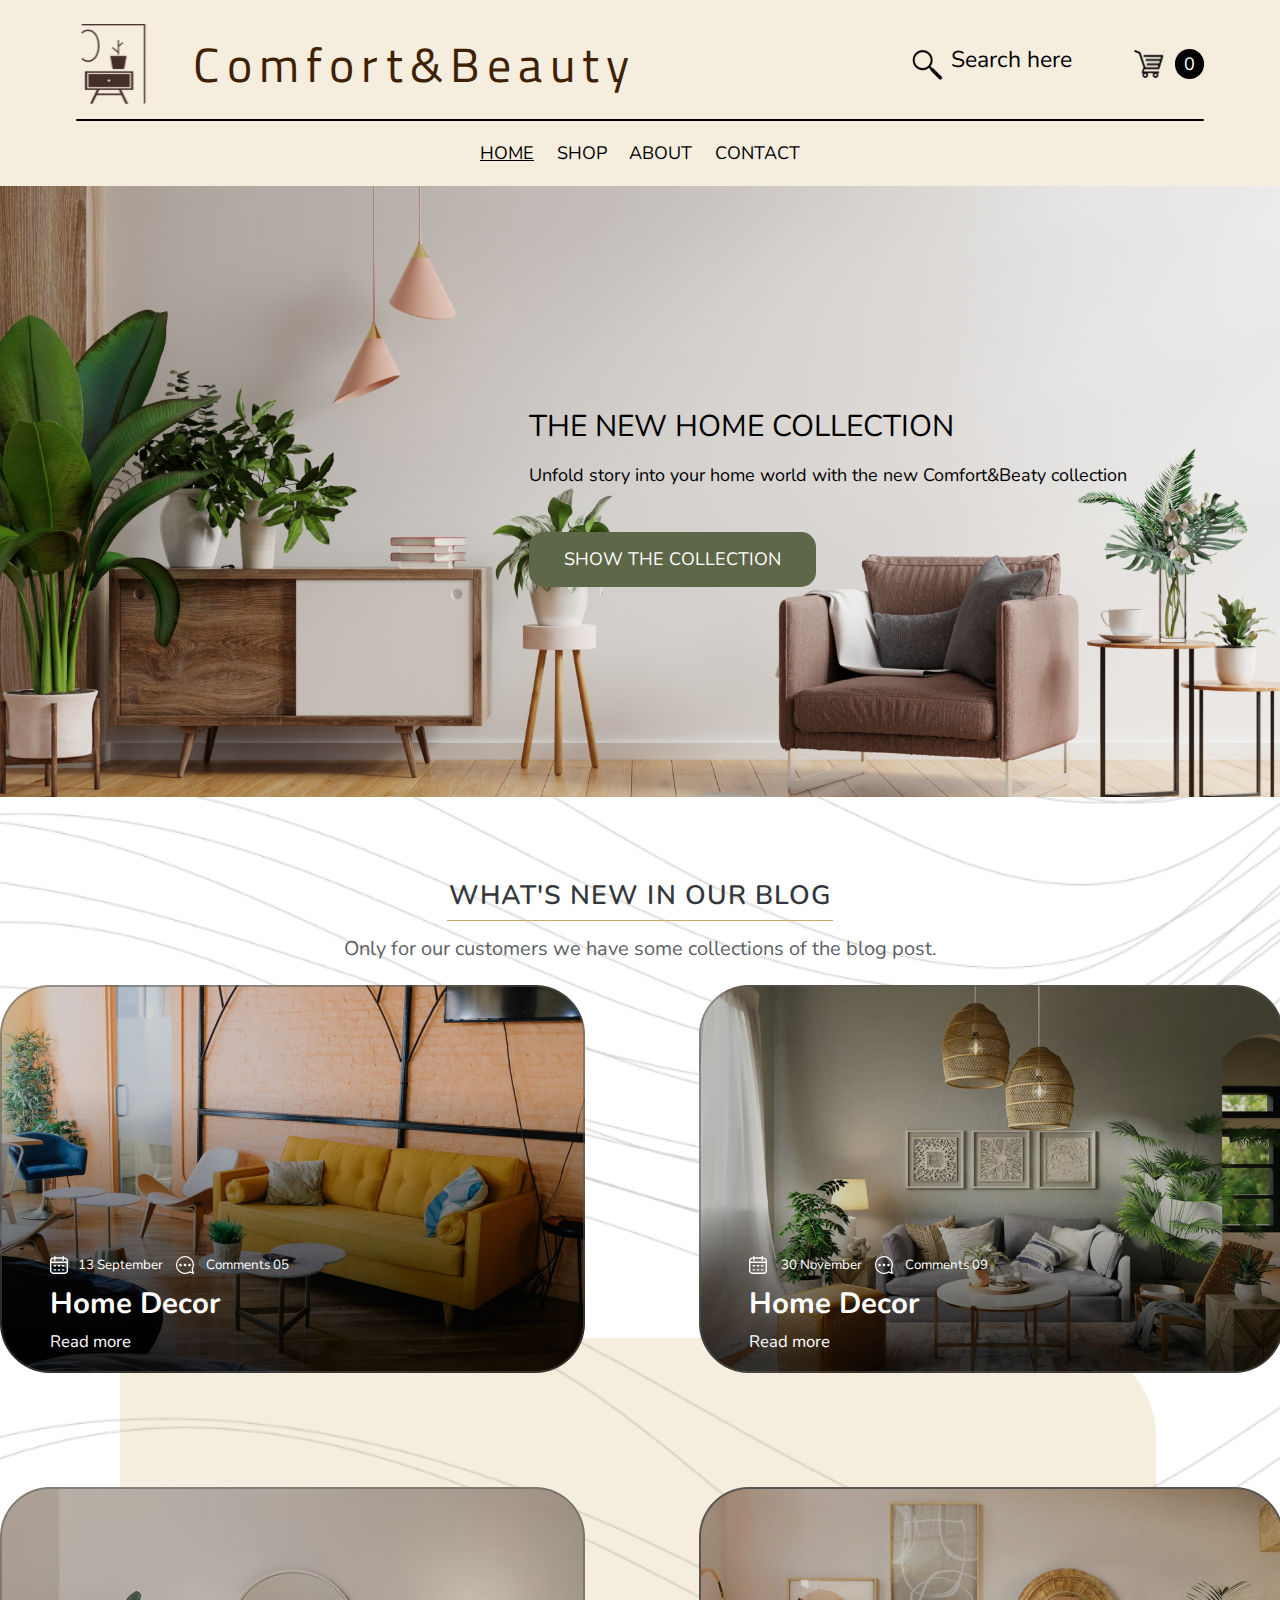
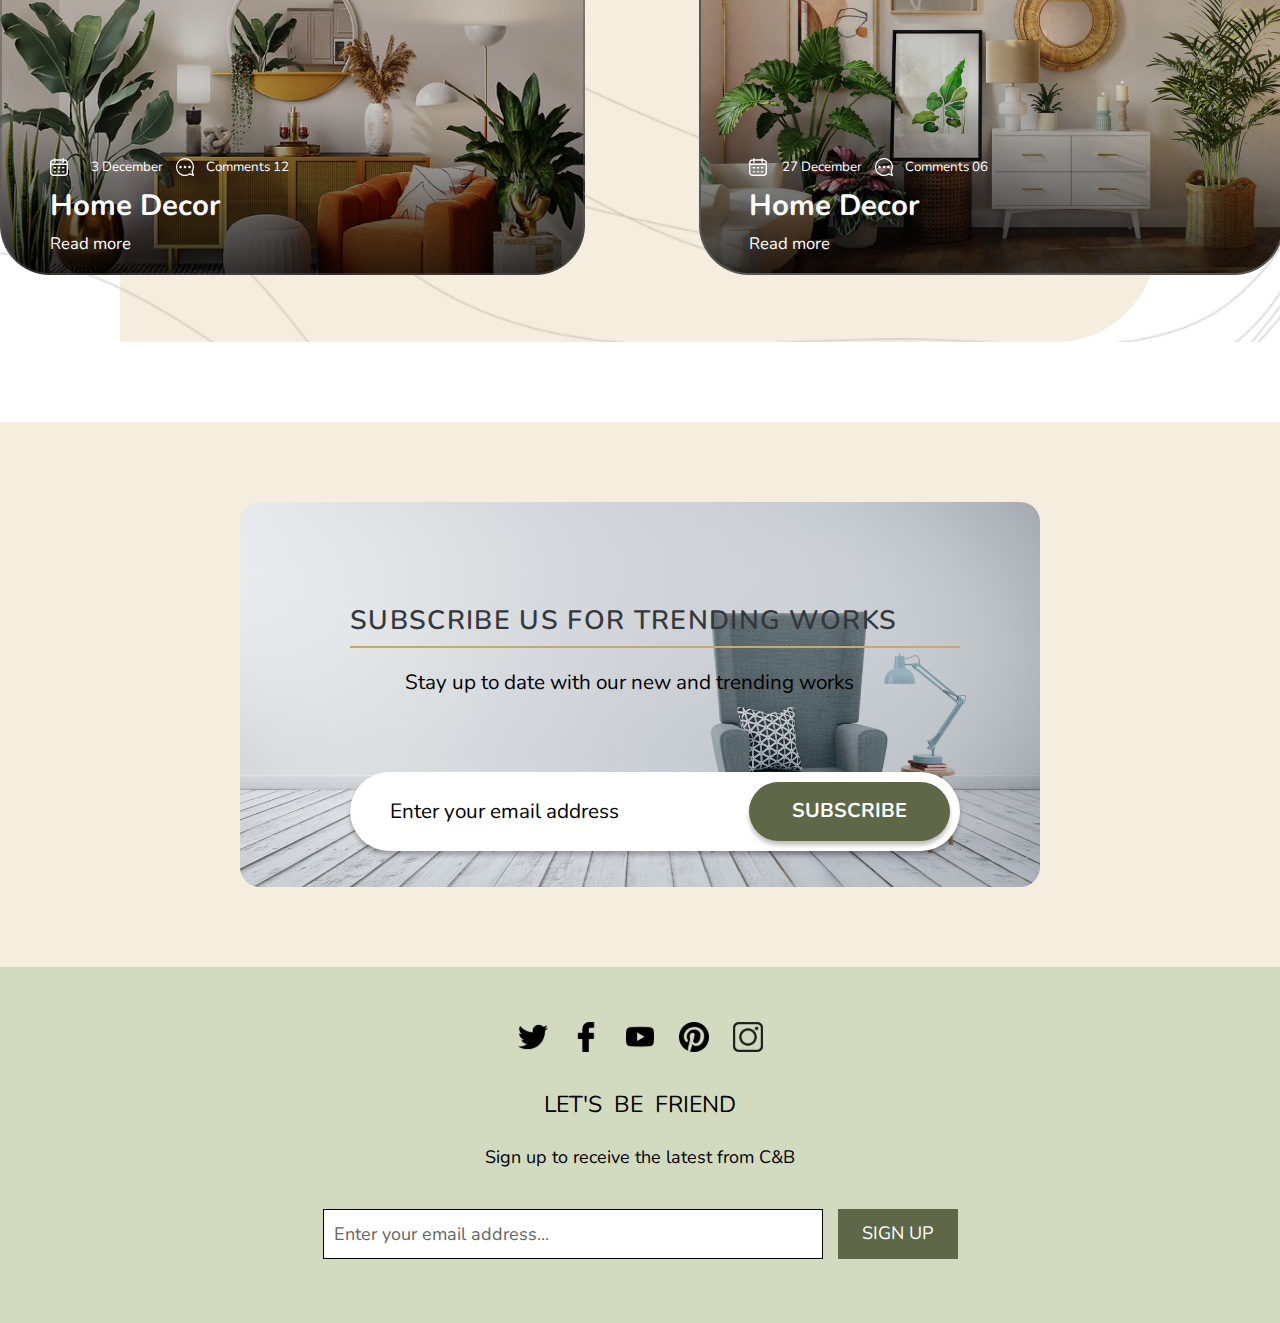
==== index.html @ 6499a266 "Add files via upload" ====
<!DOCTYPE html>
<html lang="en">

<head>
  <meta charset="UTF-8">
  <meta http-equiv="X-UA-Compatible" content="IE=edge">
  <meta name="viewport" content="width=device-width, initial-scale=1.0">
  <link rel="stylesheet" href="css/style.css">
  <link rel="stylesheet" href="css/style__hf__mobile.css">
  <link rel="stylesheet" href="css/style__index__mobile.css">
  <link rel="preconnect" href="https://fonts.googleapis.com">
  <link rel="preconnect" href="https://fonts.gstatic.com" crossorigin>
  <link href="https://fonts.googleapis.com/css2?family=Nunito&display=swap" rel="stylesheet">
  <link href="https://fonts.googleapis.com/css2?family=Titillium+Web&display=swap" rel="stylesheet">
  <link rel="stylesheet" href="https://unpkg.com/swiper@8/swiper-bundle.min.css">
  <title>Comfort & Beauty</title>
  <link rel="icon" href="img/favicon.ico">
</head>

<body>
  <div class="wrapper">
    <header class="header">
      <div class="header__container">
        <div class="header_up">
          <div class="menu__icon">
            <span></span>
          </div>
          <div class="logo">
            <img src="img/header/logo.svg" alt="logo" class="img_logo">
            <h1 class="site_name">Comfort&Beauty</h1>
          </div>
          <div class="search__container">
            <div class="search">
              <img src="img/header/loupe.svg" alt="search" class="loupe">
              <div class="search__title">Search here</div>
            </div>
            <img src="img/header/shopping_cart.svg" alt="shopping_cart" class="cart">
            <div class="number_of_things">0</div>
          </div>
        </div>
        <div class="line"></div>
        <nav class="menu__body">
          <ul class="menu">
            <li class="menu_item active"><a href="index.html">HOME</a></li>
            <li class="menu_item"><a href="html/catalog.html">SHOP</a></li>
            <li class="menu_item"><a href="html/about.html">ABOUT</a></li>
            <li class="menu_item"><a href="html/contacts.html">CONTACT</a></li>
          </ul>
        </nav>
      </div>
    </header>

    <main class="main">
      <div class="welcome">
        <div class="title__container">
          <h2 class="title">The new home collection</h2>
          <p class="title_text">Unfold story into your home world with the new Comfort&Beaty collection</p>
          <button class="title_button"><a href="html/catalog.html">show the collection</a></button>
        </div>
      </div>

      <div class="blog">
        <div class="rectangle__gallery"></div>
        <div class="subtitle__block">
          <h3 class="subtitle">What's new in our blog</h3>
          <div class="line__subtitle"></div>
          <p>Only for our customers we have some collections of the blog post.</p>
        </div>

        <div class="gallery__blog">
          <div class="item__blog">
            <img src="img/home/png/blog1.png" alt="" class="img__blog">
            <div class="calendar">
              <img src="img/home/svg/Calendar1.svg" alt="">
              <p>13 September</p>
            </div>
            <div class="comment">
              <img src="img/home/svg/Comment1.svg" alt="">
              <p>Comments 05</p>
            </div>
            <h4 class="decore">Home Decor</h4>
            <a href="#" class="link">Read more</a>
          </div>

          <div class="item__blog display">
            <img src="img/home/png/blog2.png" alt="" class="img__blog">
            <div class="calendar">
              <img src="img/home/svg/Calendar1.svg" alt="">
              <p>30 November</p>
            </div>
            <div class="comment">
              <img src="img/home/svg/Comment1.svg" alt="">
              <p>Comments 09</p>
            </div>
            <h4 class="decore">Home Decor</h4>
            <a href="#" class="link">Read more</a>
          </div>
          <div class="item__blog display">
            <img src="img/home/png/blog3.png" alt="" class="img__blog">
            <div class="calendar">
              <img src="img/home/svg/Calendar1.svg" alt="">
              <p>3 December</p>
            </div>
            <div class="comment">
              <img src="img/home/svg/Comment1.svg" alt="">
              <p>Comments 12</p>
            </div>
            <h4 class="decore">Home Decor</h4>
            <a href="#" class="link">Read more</a>
          </div>
          <div class="item__blog display">
            <img src="img/home/png/blog4.png" alt="" class="img__blog">
            <div class="calendar">
              <img src="img/home/svg/Calendar1.svg" alt="">
              <p>27 December</p>
            </div>
            <div class="comment">
              <img src="img/home/svg/Comment1.svg" alt="">
              <p>Comments 06</p>
            </div>
            <h4 class="decore">Home Decor</h4>
            <a href="#" class="link">Read more</a>
          </div>
        </div>

        <div class="slider slider__gallery">
          <div class="image-slider swiper">
            <div class="image-slider__wrapper swiper-wrapper">
              <div class="image-slider__slide swiper-slide">
                <div class="image-slider__image">
                  <img src="img/home/png/blog1.png" alt="photo1">
                  <div class="calendar">
                    <img src="img/home/svg/Calendar1.svg" alt="">
                    <p>13 September</p>
                  </div>
                  <div class="comment">
                    <img src="img/home/svg/Comment1.svg" alt="">
                    <p>Comments 05</p>
                  </div>
                  <h4 class="decore">Home Decor</h4>
                  <a href="#" class="link">Read more</a>
                </div>
              </div>
              <div class="image-slider__slide swiper-slide">
                <div class="image-slider__image">
                  <img src="img/home/png/blog2.png" alt="photo2">
                  <div class="calendar">
                    <img src="img/home/svg/Calendar1.svg" alt="">
                    <p>30 November</p>
                  </div>
                  <div class="comment">
                    <img src="img/home/svg/Comment1.svg" alt="">
                    <p>Comments 09</p>
                  </div>
                  <h4 class="decore">Home Decor</h4>
                  <a href="#" class="link">Read more</a>
                </div>
              </div>
              <div class="image-slider__slide swiper-slide">
                <div class="image-slider__image">
                  <img src="img/home/png/blog3.png" alt="photo3">
                  <div class="calendar">
                    <img src="img/home/svg/Calendar1.svg" alt="">
                    <p>3 December</p>
                  </div>
                  <div class="comment">
                    <img src="img/home/svg/Comment1.svg" alt="">
                    <p>Comments 12</p>
                  </div>
                  <h4 class="decore">Home Decor</h4>
                  <a href="#" class="link">Read more</a>
                </div>
              </div>
              <div class="image-slider__slide swiper-slide">
                <div class="image-slider__image">
                  <img src="img/home/png/blog4.png" alt="photo4">
                  <div class="calendar">
                    <img src="img/home/svg/Calendar1.svg" alt="">
                    <p>27 December</p>
                  </div>
                  <div class="comment">
                    <img src="img/home/svg/Comment1.svg" alt="">
                    <p>Comments 06</p>
                  </div>
                  <h4 class="decore">Home Decor</h4>
                  <a href="#" class="link">Read more</a>
                </div>
              </div>
            </div>
            <div class="swiper-button-prev"></div>
            <div class="swiper-button-next"></div>
          </div>
        </div>
        <div class="swiper-pagination"></div>
      </div>

      <div class="subscribe">
        <div class="sub__block">
          <div class="subtitle__subscribe">subscribe us for trending works</div>
          <div class="sub__line"></div>
          <p>Stay up to date with our new and trending works</p>
          <div class="enter">
            <p>Enter your email address</p>
            <a href="" class="sub__btn">subscribe</a>
          </div>
        </div>
        <img src="img/home/png/subscribe__img.png" alt="">
      </div>
    </main>

    <footer class="footer">
      <div class="footer__container">
        <div class="icons">
          <a href="https://twitter.com/?lang=ru"><img src="img/footer/twitter.svg" alt="twitter" class="icon"></a>
          <a href="https://www.facebook.com/"><img src="img/footer/facebook.svg" alt="facebook" class="icon"></a>
          <a href="https://www.youtube.com/"><img src="img/footer/youtube.svg" alt="youtube" class="icon"></a>
          <a href="https://www.pinterest.com/"><img src="img/footer/pinterest.svg" alt="pinterest" class="icon"></a>
          <a href="https://www.instagram.com/"><img src="img/footer/instagram.svg" alt="instagram" class="icon"></a>
        </div>
        <div class="text__footer">
          <pre class="pre">LET'S  BE  FRIEND</pre>
          <p class="sign_up_title">Sign up to receive the latest from C&B</p>
        </div>
        <div class="sign_up">
          <input type="text" class="enter_email" placeholder="Enter your email address...">
          <button class="sign_up_button">Sign up</button>
        </div>
      </div>
    </footer>
  </div>

  <script src="https://unpkg.com/swiper@8/swiper-bundle.min.js"></script>
  <script src="https://snipp.ru/cdn/jquery/2.1.1/jquery.min.js"></script>
  <script src="js/slider.js"></script>
  <script src="js/burger.js"></script>
</body>

</html>
---- css/style.css ----
* {
  padding: 0;
  margin: 0;
  border: 0;
}

/*меняем подсчет ширины блока так, чтобы она была удобна для верстки*/
*,
*:before,
*:after {
  -moz-box-sizing: border-box;
  -webkit-box-sizing: border-box;
  box-sizing: border-box;
}

/*убираем линии обводки у некоторых браузеров*/
:focus,
:active {
  outline: none;
}
a:focus,
a:active {
  outline: none;
}

nav,
footer,
header,
aside {
  display: block;
}

/*уравниваем поведение шрифтов и элементов у разных браузеров, в т.ч. запрещают увеличение шрифта самовольно на iphone*/
html,
body {
  height: 100%;
  width: 100%;
  font-size: 100%;
  line-height: 1;
  font-size: 14px;
  -ms-text-size-adjust: 100%;
  -moz-text-size-adjust: 100%;
  -webkit-text-size-adjust: 100%;
}

/*наследуем семейство шрифта, т.к. по умолчанию это не предусмотрено*/
input,
button,
textarea {
  font-family: inherit;
}

/*убираем некоторые особенности в разных браузерах*/
input::-ms-clear {
  display: none;
}
button {
  cursor: pointer;
}
button::-moz-focus-inner {
  padding: 0;
  border: 0;
}
a,
a:visited {
  text-decoration: none;
}
a:hover {
  text-decoration: none;
}
ul li {
  list-style: none;
}
img {
  vertical-align: top;
}

/*обнуляем заголовки*/
h1,
h2,
h3,
h4,
h5,
h6 {
  font-size: inherit;
  font-weight: 400;
}

/*-----------------------------------------------------------*/

html {
  scroll-behavior: smooth;
}
body {
  max-width: 100%;
  margin: 0 auto;
  font-family: "Nunito", sans-serif;
  font-weight: 400;
}
.wrapper {
  min-height: 100%;
  display: flex;
  flex-direction: column;
}

/*---------------------------HEADER------------------------*/
.header {
  max-width: 100%;
  height: auto;
  background: rgba(205, 168, 97, 0.2);
}
.header__container,
.footer__container,
.title__container,
.main__container {
  margin: 0 auto;
  padding: 0 6.56rem;
}
.header_up {
  display: flex;
  justify-content: space-between;
  align-items: center;
  padding-top: 24px;
  margin-bottom: 15px;
}
.logo {
  display: flex;
  justify-content: space-between;
  align-items: center;
  width: 560px;
  height: 80px;
}
.site_name {
  font-size: 48px;
  line-height: 73px;
  letter-spacing: 0.15em;
  color: #3f2100;
  font-family: "Titillium Web", sans-serif;
}
.search__container {
  display: flex;
  align-items: center;
  width: 295px;
  height: 40px;
}
.search {
  width: 200px;
  height: 40px;
  margin-right: 30px;
  display: flex;
}
.search__title {
  font-size: 23px;
  line-height: 31px;
  margin-left: 7px;
  align-items: center;
}
.cart,
.number_of_things {
  width: 30px;
  height: 30px;
}
.number_of_things {
  background-color: #000000;
  margin-left: 11px;
  border-radius: 15px;
  color: #fff;
  font-size: 18px;
  line-height: 25px;
  text-align: center;
  padding-top: 3px;
}
.line {
  height: 2px;
  background-color: #000;
  margin-bottom: 20px;
  border-radius: 1px;
}
.menu {
  display: flex;
  width: 320px;
  justify-content: space-between;
  margin: 0 auto;
  margin-bottom: 20px;
}
.menu_item a {
  font-size: 18px;
  line-height: 25px;
  color: #000;
}
.menu_item a:hover {
  text-decoration: underline;
}
.menu_item.active a {
  text-decoration: underline;
}
.menu__icon {
  display: none;
}
body._lock {
  overflow: hidden;
}

/*-----------------------------MAIN-----------------------*/
.main {
  flex: 1 1 auto;
}

/*-----------------------------WELCOME------------------------*/
.welcome {
  background: url('../img/home/png/Body.png') 50% / cover no-repeat;
  padding-top: 15.625rem;
  padding-bottom: 28rem;
}
.welcome img{
  position: relative;
  float: left;
  width: 100%;
}
.title__container{
  float: right;
  margin-right: 4.375rem;
}
.title {
  font-size: calc(20px + 15 * (100vw / 1920));
  line-height: calc(33px + 15 * (100vw / 1920));
  text-transform: uppercase;
}
.title_text {
  font-size: 18px;
  line-height: 25px;
  margin-top: 15px;
  margin-bottom: 44px;
}
.title_button {
  padding: 15px 35px;
  background-color: #5e6748;
  border-radius: 15px;
}
.title_button a {
  text-transform: uppercase;
  font-size: 18px;
  line-height: 25px;
  color: #fff;
}
/*------------------------------BLOG--------------------------------*/
.blog {
  position: relative;
  background: url("../img/about/png/pattern.png") 50% / cover no-repeat;
}
.subtitle__block {
  text-align: center;
}
.subtitle {
  font-size: calc(20px + 10 * (100vw / 1920));
  line-height: calc(31px + 10 * (100vw / 1920));
  font-weight: 600;
  letter-spacing: 0.04em;
  margin-bottom: 0.375rem;
  padding-top: 80px;
  text-transform: uppercase;
  color: #34383d;
}
.line__subtitle {
  width: calc(300px + 130 * (100vw / 1920));
  height: 0.125rem;
  background-color: #cda861;
  margin: 0 auto 1.25rem;
}
.subtitle__block p {
  font-size: calc(16px + 6 * (100vw / 1920));
  margin-bottom: 26px;
  color: #34383d;
  opacity: 0.8;
}
.gallery__blog {
  width: 1284px;
  margin: 0 auto;
  display: grid;
  grid-template-columns: 1fr 1fr;
  gap: 114px;
  padding-bottom: 67px;
}
.item__blog {
  position: relative;
  width: 585px;
  height: 388px;
}
.item__blog .img__blog {
  position: absolute;
}
.calendar,
.comment {
  position: absolute;
  top: 270px;
  display: flex;
  justify-content: space-between;
  align-items: center;
  z-index: 5;
  width: 113px;
  height: 20px;
}
.calendar {
  left: 50px;
}
.calendar p,
.comment p {
  font-weight: 400;
  font-size: calc(12px + 2 * (100vw / 1920));
  line-height: calc(17px + 2 * (100vw / 1920));
  color: #fff;
}
.comment {
  left: 176px;
}
.decore {
  position: absolute;
  z-index: 5;
  top: 298px;
  left: 50px;
  font-weight: 700;
  font-size: calc(24px + 8 * (100vw / 1920));
  line-height: calc(36px + 8 * (100vw / 1920));
  color: #fff;
}
.link {
  position: absolute;
  z-index: 5;
  top: 345px;
  left: 50px;
  font-weight: 400;
  font-size: calc(14px + 4 * (100vw / 1920));
  line-height: calc(21px + 4 * (100vw / 1920));
  color: #fff;
}
.swiper__pagination {
  display: none;
}
.rectangle__gallery {
  position: absolute;
  bottom: 0;
  left: 120px;
  width: 1036px;
  height: 604px;
  background: rgba(205, 168, 97, 0.2);
  border-radius: 0px 100px 100px 0px;
}
.subscribe {
  position: relative;
  margin-top: 80px;
  padding: 80px 240px;
  background-color: rgba(205, 168, 97, 0.2);
}
.subscribe img {
  width: 100%;
  border-radius: 20px;
}
.sub__block {
  position: absolute;
  margin-top: 100px;
  margin-left: 110px;
}
.subtitle__subscribe {
  font-size: calc(20px + 10 * (100vw / 1920));
  line-height: calc(31px + 10 * (100vw / 1920));
  font-weight: 600;
  letter-spacing: 0.05em;
  text-transform: uppercase;
  color: #34383d;
}
.sub__line {
  width: 610px;
  height: 2px;
  background-color: #cda861;
  margin: 6px 0 20px;
}
.sub__block > p {
  font-weight: 400;
  font-size: calc(18px + 4 * (100vw / 1920));
  line-height: calc(26px + 4 * (100vw / 1920));
  margin-left: 55px;
  margin-bottom: 76px;
}
.enter {
  display: flex;
  justify-content: space-between;
  width: 610px;
  height: 79px;
  background-color: #fff;
  box-shadow: 0px 4px 4px rgba(0, 0, 0, 0.25);
  border-radius: 150px;
}
.enter > p {
  padding: 25px 0 25px 40px;
  font-weight: 400;
  font-size: calc(18px + 4 * (100vw / 1920));
  line-height: calc(26px + 4 * (100vw / 1920));
}
.sub__btn {
  padding: 15px 43px;
  margin: 10px;
  font-weight: 700;
  font-size: calc(16px + 6 * (100vw / 1920));
  line-height: calc(24px + 6 * (100vw / 1920));
  color: #fff;
  text-transform: uppercase;
  background-color: #5e6748;
  box-shadow: 0px 4px 4px rgba(0, 0, 0, 0.25);
  border-radius: 150px;
  cursor: pointer;
}
.slider__gallery {
  display: none;
}
/*------------------------------------FOOTER---------------------------------------*/
.footer {
  width: 100%;
  background-color: #d2dac0;
}
.icons {
  display: flex;
  align-items: center;
  justify-content: space-between;
  width: 245px;
  height: 35px;
  margin: 0 auto;
  padding: 70px 0px 52px 0px;
}
.icons a:hover {
  cursor: pointer;
  opacity: 0.5;
}
.icon {
  width: 30px;
  height: 30px;
}
.text__footer {
  width: 325px;
  margin: 0 auto;
  margin-bottom: 39px;
}
.text__footer .pre {
  font-size: 23px;
  line-height: 31px;
  text-align: center;
  font-family: "Nunito", sans-serif;
  margin-bottom: 25px;
}
.sign_up_title {
  font-size: 18px;
  line-height: 25px;
  text-align: center;
}
.sign_up {
  display: flex;
  justify-content: space-between;
  align-items: center;
  width: 635px;
  height: 50px;
  margin: 0 auto 4.625rem;
}
.enter_email {
  width: 500px;
  height: 50px;
  border: 1px solid #000;
  padding-left: 10px;
  color: #000000;
  font-size: 18px;
  line-height: 25px;
  font-weight: 400;
}
.enter_email::-webkit-input-placeholder {
  color: #646464;
  font-size: 18px;
  line-height: 25px;
  font-weight: 400;
}
.sign_up_button {
  width: 120px;
  height: 50px;
  background-color: #5e6748;
  color: #fff;
  font-size: 18px;
  line-height: 25px;
  text-transform: uppercase;
}

@media (max-width: 1770px) {
  .header__container,
  .main__container,
  .footer__container {
    padding: 0 calc(20px + (105 - 20) * ((100vw - 320px) / (1770 - 320)));
  }
}
---- css/style__hf__mobile.css ----
@media (max-width: 480px) {

  /*-----------------HEADER----------------------*/
  .header__container {
    padding: 0 30px;
    position: fixed;
    width: 100%;
    z-index: 2;
  }
  .header_up {
    padding-top: 14px;
    margin-bottom: 11px;
  }
  .header__container .line {
    height: 1px;
    margin-bottom: 16px;
    z-index: 5;
  }
  .logo {
    display: block;
    width: auto;
    height: auto;
    text-align: center;
    z-index: 5;
  }
  .img_logo {
    display: none;
  }
  .site_name {
    font-weight: 400;
    font-size: 20px;
    line-height: 30px;
    letter-spacing: 0.15em;
  }
  .search__container {
    width: 52px;
    height: 20px;
  }
  .cart,
  .number_of_things {
  width: 13px;
  height: 13px;
}
.number_of_things {
  margin-left: 4.65px;
  border-radius: 7px;
  font-size: 8px;
  line-height: 11px;
  padding-top: 1px;
}
  .search {
    width: auto;
    height: auto;
    margin-right: 7px;
  }
  .search__title {
    display: none;
  }
  .loupe {
    width: 15px;
    height: 20px;
  }

  /*------------------BURGER---------------------*/
  .menu {
    display: block;
  }
  .menu__icon {
    display: block;
    z-index: 5;
    position: relative;
    width: 30px;
    height: 18px;
    cursor: pointer;
  }

  .menu__icon::before,
  .menu__icon::after,
  .menu__icon span {
    left: 0;
    position: absolute;
    height: 10%;
    width: 100%;
    transition: all 0.3s ease 0s;
    background-color: #000;
  }
  .menu__icon::before,
  .menu__icon::after {
    content: "";
  }
  .menu__icon::before {
    top: 0;
  }
  .menu__icon::after {
    bottom: 0;
  }
  .menu__icon span {
    top: 50%;
    transform: scale(1) translate(0px, -50%);
  }

  .menu__icon._active span{
    transform: scale(0) translate(0px, -50%);
  }

  .menu__icon._active::before {
    top: 50%;
    transform: rotate(-45deg) translate(0px, -50%);
  }
  .menu__icon._active::after {
    bottom: 50%;
    transform: rotate(45deg) translate(0px, 50%);
  }
  .menu__body {
    position: fixed;
    z-index: 2;
    top: 0;
    left: -100%;
    width: 100%;
    height: 100%;
    background-color: #fffbfb;
    padding: 100px 30px 30px 30px;
    transition: left 0.3s ease 0s;
    overflow: auto;
  }
  .menu__body::before {
    content: "";
    position: fixed;
    width: 100%;
    top: 0;
    left: 0;
    height: 72px;
    background: rgba(205, 168, 97, 0.2);
    z-index: 2;
  }
  .menu__body._active {
    left: 0;
  }
  .menu > li {
    margin: 0px 0px 30px 0px;
  }
  .menu > li:last-child {
    margin-bottom: 0;
  }

  /*--------------FOOTER------------------*/
  .footer {
    position: relative;
    top: 72px;
  }
  .sign_up {
    display: none;
  }
  .icons {
    width: 74px;
    height: 10px;
    padding: 15px 0px 10px 0px;
  }
  .icon {
    width: 10px;
    height: 10px;
  }
  .text__footer {
    width: 120px;
    margin-bottom: 0;
  }
  .text__footer .pre {
    font-size: 10px;
    line-height: 14px;
    text-align: center;
    letter-spacing: 0.2em;
    margin-bottom: 15px;
  }
  .sign_up_title {
    display: none;
  }
}
---- css/style__index__mobile.css ----
@media (max-width: 480px) {

  .blog {
    height: 400px;
  }
  .display,
  .rectangle__gallery,
  .subscribe {
    display: none;
  }
  .welcome {
    height: 240px;
    padding-top: 15.625rem;
    padding-bottom: 28rem;
  }
  .title__container{
    float: right;
    margin-right: 0;
  }
  .title {
    font-size: 17px;
    line-height: 23px;
  }
  .title_text {
    font-size: 18px;
    line-height: 25px;
    margin-top: 15px;
    margin-bottom: 44px;
  }
  .title_button {
    display: none;
  }




  .gallery__blog {
    display: none;
  }
  .subtitle {
    font-size: calc(14px + 2 * (100vw / 1920));
    line-height: calc(20px + 2 * (100vw / 1920));
    margin-bottom: 5px;
    padding-top: 25px;
  }
  .line__subtitle {
    width: calc(200px + 27 * (100vw / 1920));
    height: 2;
    margin: 0 auto 3px;
  }
  .subtitle__block p {
    font-size: 11px;
    line-height: 15px;
    margin-bottom: 15px;
  }
  .slider__gallery {
    width: 89.58%;
    display: block;
    margin: 0 25px;
  }
  .image-slider__image img {
    max-width: 100%;
    height: 285px;
  }
  .image-slider .swiper-button-prev,
  .image-slider .swiper-button-next,
  .image-slider .swiper-button-prev:hover,
  .image-slider .swiper-button-next:hover {
    display: none;
  }
 .swiper-pagination-bullets {
   bottom: -360px!important;
 }
  .swiper-pagination-bullet {
    width: 13px!important;
    height: 13px!important;
    margin: 0 7.5px!important;
    background: #c4c4c4!important;
    opacity: 1!important;
  }
  .swiper-pagination-bullet.swiper-pagination-bullet-active {
    background: #565655!important;
  }


  .calendar,
  .comment {
  top: 190px;
  width: 92px;
  height: 10px;
  }
  .calendar {
  left: 35px;
  }
  .calendar img,
  .comment img {
  width: 10px;
  height: 10px;
  }
  .calendar p,
  .comment p {
  font-size: 11px;
  line-height: 15px;
}
.comment {
  left: 142px;
}
.decore {
  top: 210px;
  left: 35px;
  font-size: 20px;
  line-height: 27px;
}
.link {
  top: 237px;
  left: 35px;
  font-size: 15px;
  line-height: 20px;
}
}
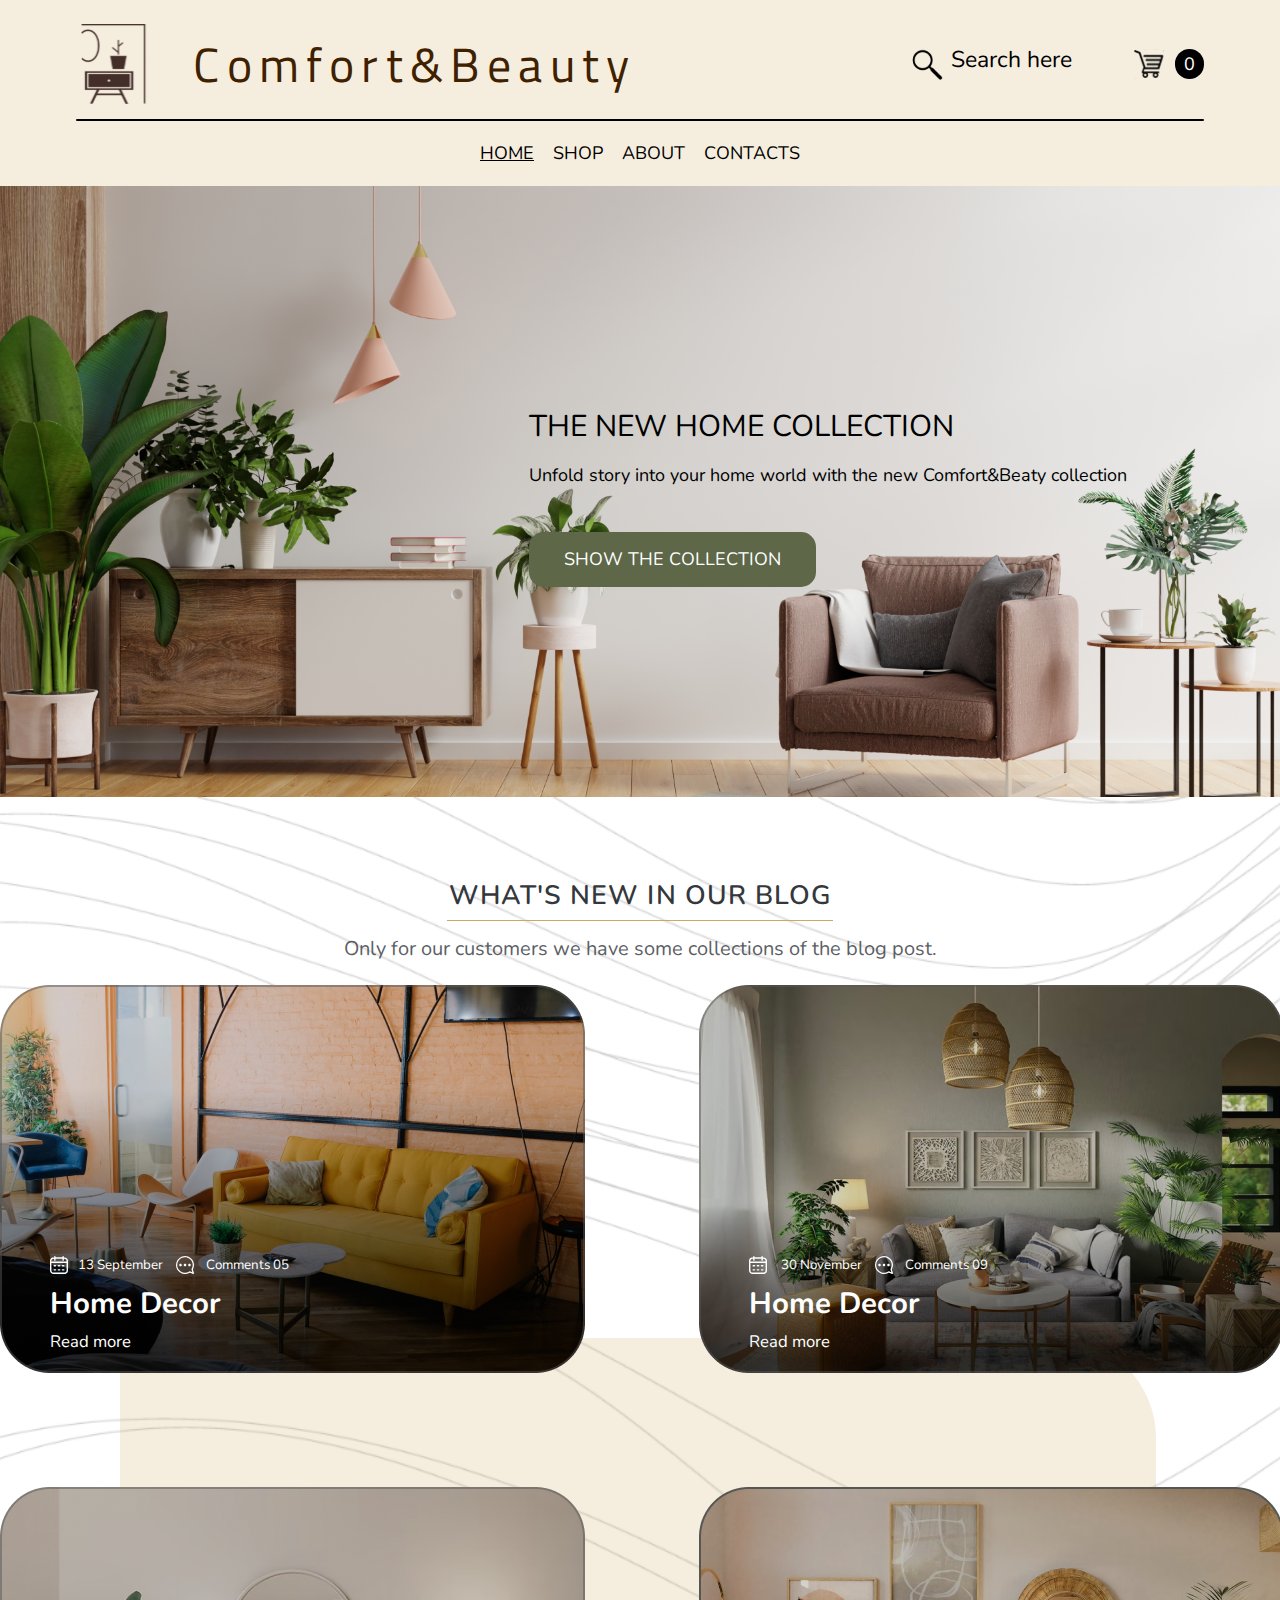
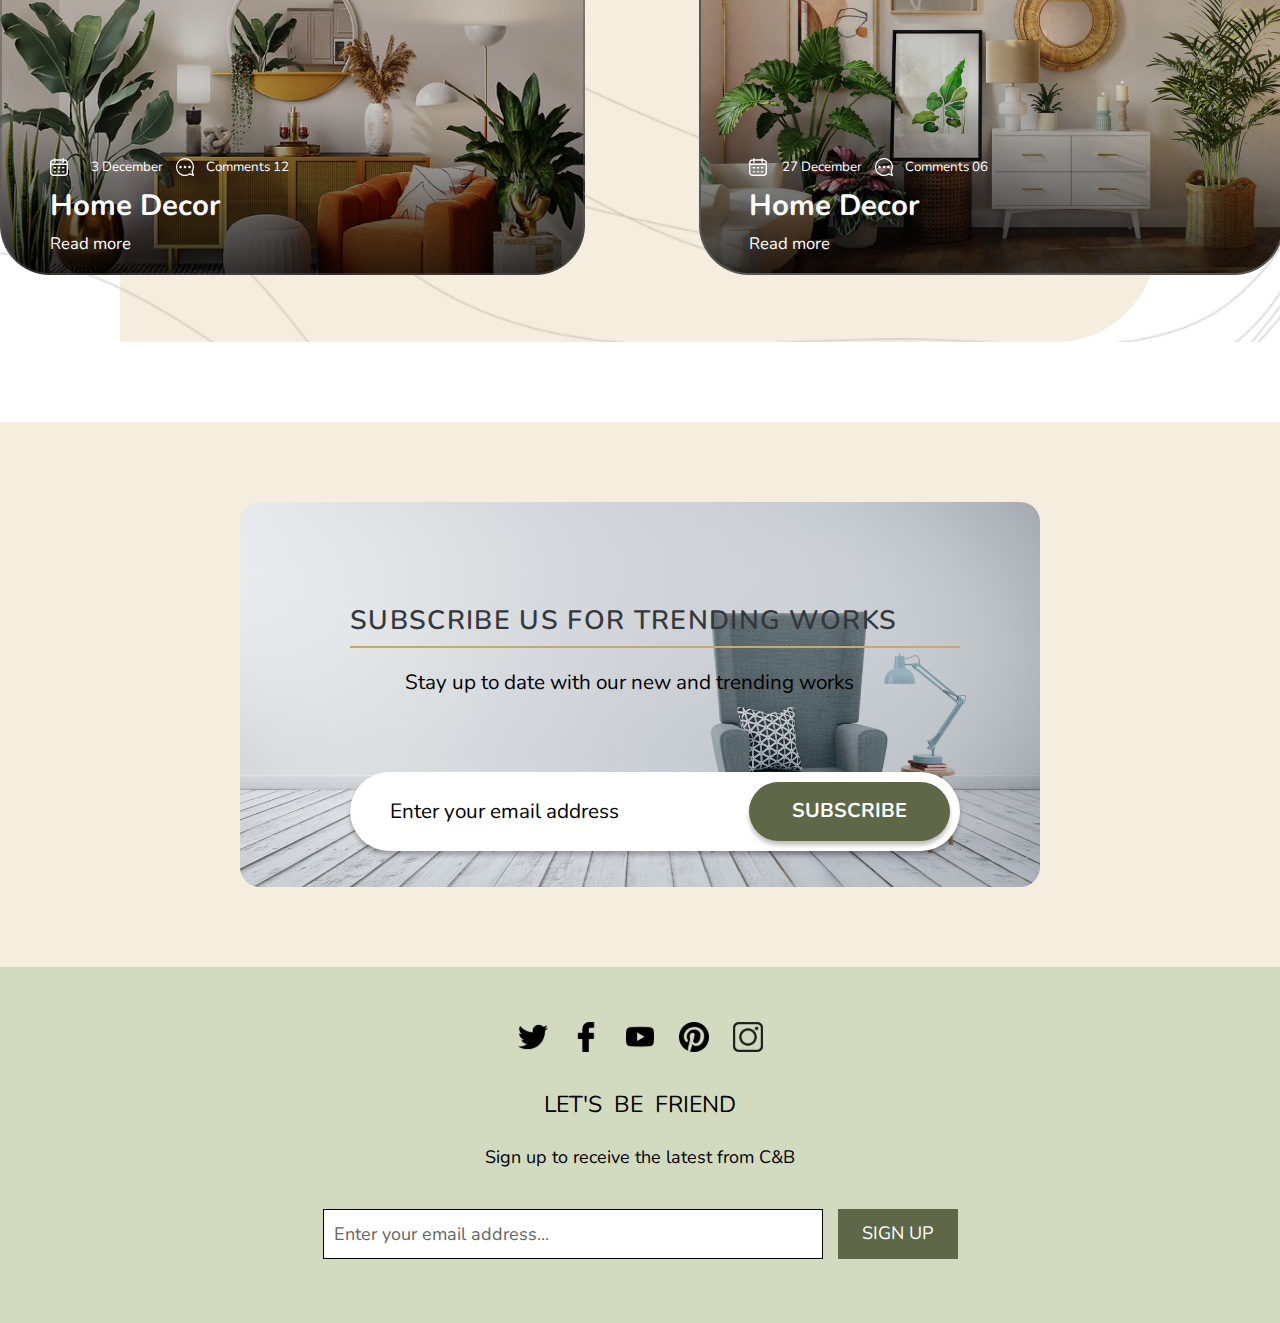
==== commit 5a13a358: "Update index.html" ====
--- a/index.html
+++ b/index.html
@@ -44,7 +44,7 @@
             <li class="menu_item active"><a href="index.html">HOME</a></li>
             <li class="menu_item"><a href="html/catalog.html">SHOP</a></li>
             <li class="menu_item"><a href="html/about.html">ABOUT</a></li>
-            <li class="menu_item"><a href="html/contacts.html">CONTACT</a></li>
+            <li class="menu_item"><a href="html/contacts.html">CONTACTS</a></li>
           </ul>
         </nav>
       </div>
@@ -235,4 +235,4 @@
   <script src="js/burger.js"></script>
 </body>
 
-</html>+</html>
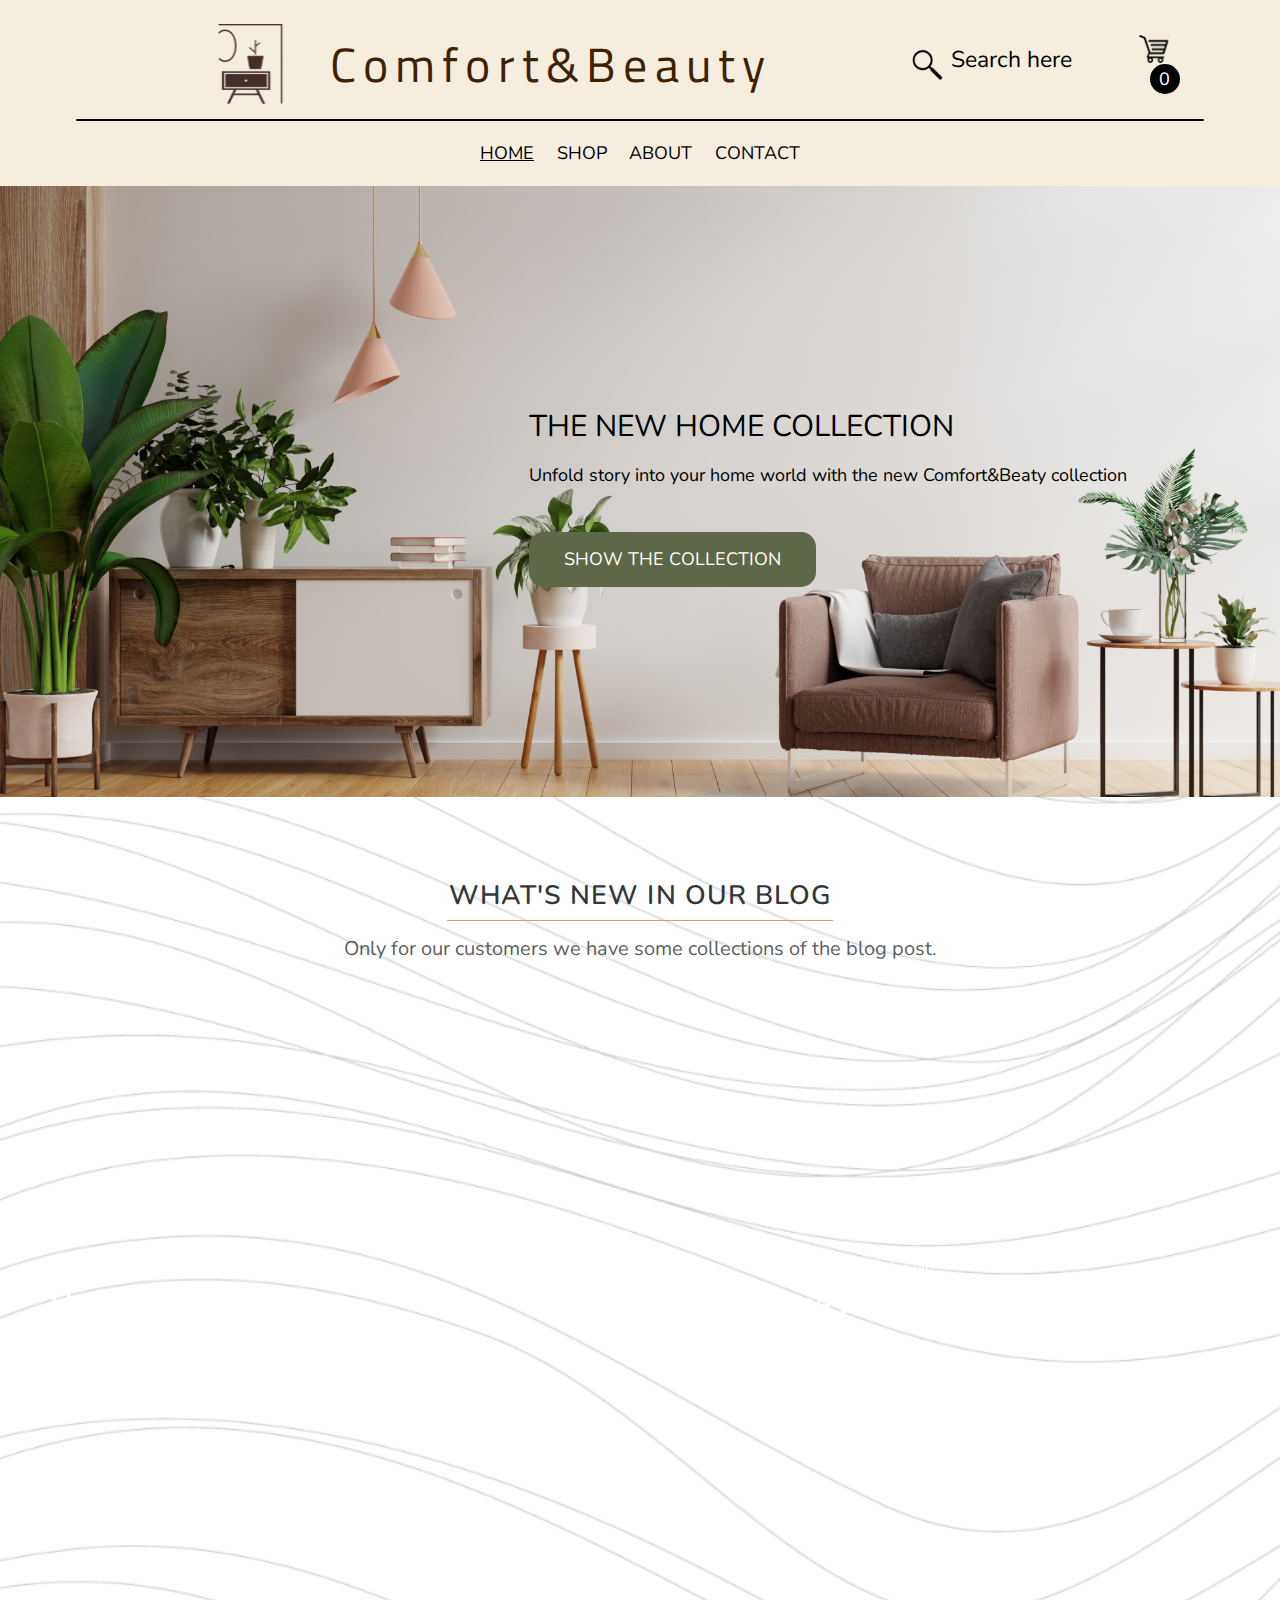
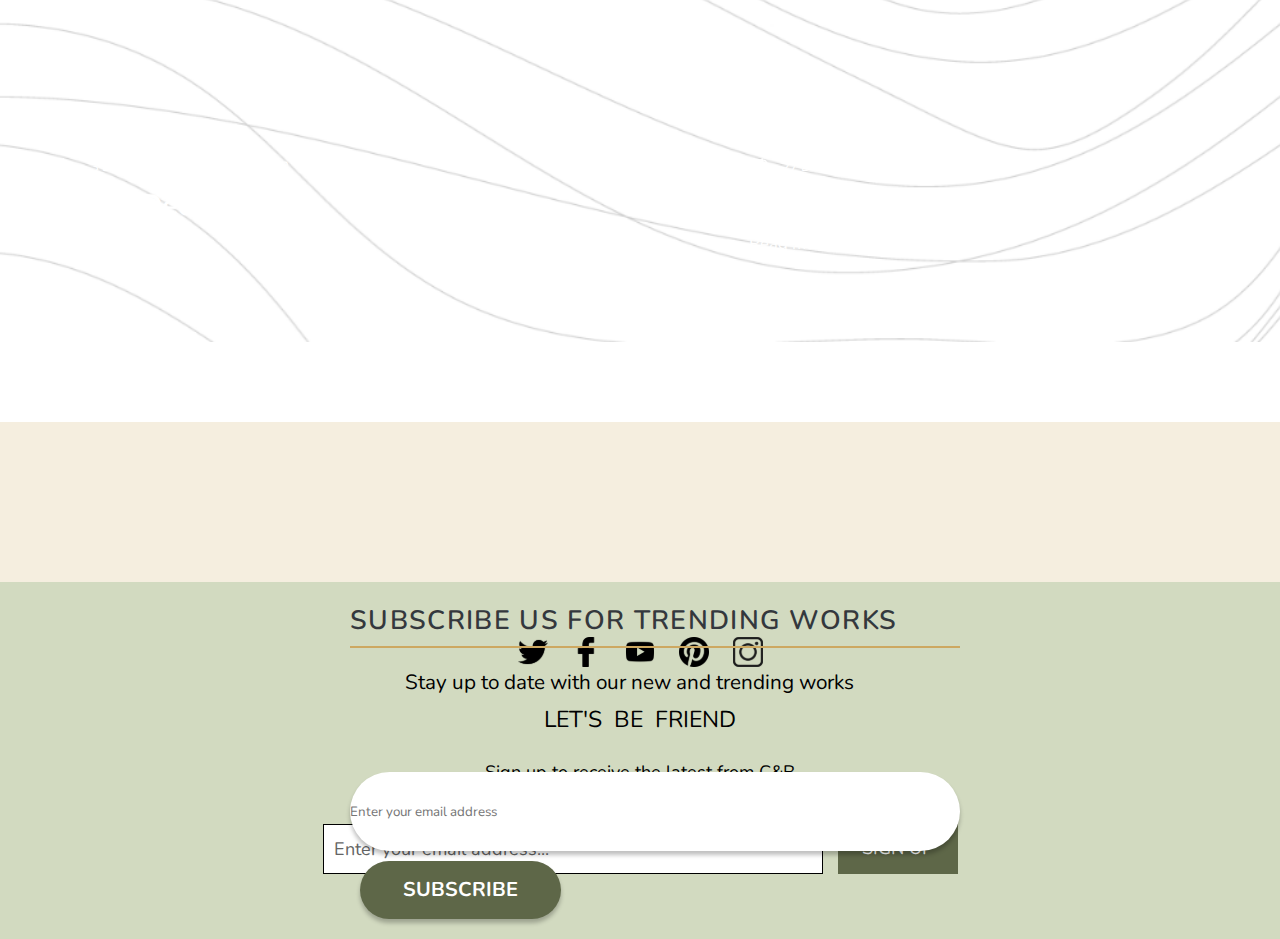
==== commit f3a6f674: "Update index.html" ====
--- a/index.html
+++ b/index.html
@@ -22,8 +22,10 @@
     <header class="header">
       <div class="header__container">
         <div class="header_up">
-          <div class="menu__icon">
-            <span></span>
+          <div class="burger">
+            <div class="menu__icon">
+              <span></span>
+            </div>
           </div>
           <div class="logo">
             <img src="img/header/logo.svg" alt="logo" class="img_logo">
@@ -34,8 +36,10 @@
               <img src="img/header/loupe.svg" alt="search" class="loupe">
               <div class="search__title">Search here</div>
             </div>
-            <img src="img/header/shopping_cart.svg" alt="shopping_cart" class="cart">
-            <div class="number_of_things">0</div>
+            <div class="cart__container">
+              <img src="img/header/shopping_cart.svg" alt="shopping_cart" class="cart">
+              <div class="number_of_things">0</div>
+            </div>
           </div>
         </div>
         <div class="line"></div>
@@ -44,7 +48,7 @@
             <li class="menu_item active"><a href="index.html">HOME</a></li>
             <li class="menu_item"><a href="html/catalog.html">SHOP</a></li>
             <li class="menu_item"><a href="html/about.html">ABOUT</a></li>
-            <li class="menu_item"><a href="html/contacts.html">CONTACTS</a></li>
+            <li class="menu_item"><a href="html/contacts.html">CONTACT</a></li>
           </ul>
         </nav>
       </div>
@@ -58,153 +62,79 @@
           <button class="title_button"><a href="html/catalog.html">show the collection</a></button>
         </div>
       </div>
-
       <div class="blog">
-        <div class="rectangle__gallery"></div>
         <div class="subtitle__block">
           <h3 class="subtitle">What's new in our blog</h3>
           <div class="line__subtitle"></div>
           <p>Only for our customers we have some collections of the blog post.</p>
         </div>
-
         <div class="gallery__blog">
-          <div class="item__blog">
-            <img src="img/home/png/blog1.png" alt="" class="img__blog">
-            <div class="calendar">
-              <img src="img/home/svg/Calendar1.svg" alt="">
-              <p>13 September</p>
-            </div>
-            <div class="comment">
-              <img src="img/home/svg/Comment1.svg" alt="">
-              <p>Comments 05</p>
+          <div class="item__blog item__blog1">
+            <div class="calendar-comment">
+              <div class="calendar">
+                <img src="img/home/svg/Calendar1.svg" alt="">
+                <p>13 September</p>
+              </div>
+              <div class="comment">
+                <img src="img/home/svg/Comment1.svg" alt="">
+                <p>Comments 05</p>
+              </div>
             </div>
             <h4 class="decore">Home Decor</h4>
             <a href="#" class="link">Read more</a>
           </div>
-
-          <div class="item__blog display">
-            <img src="img/home/png/blog2.png" alt="" class="img__blog">
-            <div class="calendar">
-              <img src="img/home/svg/Calendar1.svg" alt="">
-              <p>30 November</p>
-            </div>
-            <div class="comment">
-              <img src="img/home/svg/Comment1.svg" alt="">
-              <p>Comments 09</p>
+          <div class="item__blog item__blog2">
+            <div class="calendar-comment">
+              <div class="calendar">
+                <img src="img/home/svg/Calendar1.svg" alt="">
+                <p>30 November</p>
+              </div>
+              <div class="comment">
+                <img src="img/home/svg/Comment1.svg" alt="">
+                <p>Comments 09</p>
+              </div>
             </div>
             <h4 class="decore">Home Decor</h4>
             <a href="#" class="link">Read more</a>
           </div>
-          <div class="item__blog display">
-            <img src="img/home/png/blog3.png" alt="" class="img__blog">
-            <div class="calendar">
-              <img src="img/home/svg/Calendar1.svg" alt="">
-              <p>3 December</p>
-            </div>
-            <div class="comment">
-              <img src="img/home/svg/Comment1.svg" alt="">
-              <p>Comments 12</p>
+          <div class="item__blog item__blog3">
+            <div class="calendar-comment">
+              <div class="calendar">
+                <img src="img/home/svg/Calendar1.svg" alt="">
+                <p>3 December</p>
+              </div>
+              <div class="comment">
+                <img src="img/home/svg/Comment1.svg" alt="">
+                <p>Comments 12</p>
+              </div>
             </div>
             <h4 class="decore">Home Decor</h4>
             <a href="#" class="link">Read more</a>
           </div>
-          <div class="item__blog display">
-            <img src="img/home/png/blog4.png" alt="" class="img__blog">
-            <div class="calendar">
-              <img src="img/home/svg/Calendar1.svg" alt="">
-              <p>27 December</p>
-            </div>
-            <div class="comment">
-              <img src="img/home/svg/Comment1.svg" alt="">
-              <p>Comments 06</p>
+          <div class="item__blog item__blog4">
+            <div class="calendar-comment">
+              <div class="calendar">
+                <img src="img/home/svg/Calendar1.svg" alt="">
+                <p>27 December</p>
+              </div>
+              <div class="comment">
+                <img src="img/home/svg/Comment1.svg" alt="">
+                <p>Comments 06</p>
+              </div>
             </div>
             <h4 class="decore">Home Decor</h4>
             <a href="#" class="link">Read more</a>
           </div>
         </div>
-
-        <div class="slider slider__gallery">
-          <div class="image-slider swiper">
-            <div class="image-slider__wrapper swiper-wrapper">
-              <div class="image-slider__slide swiper-slide">
-                <div class="image-slider__image">
-                  <img src="img/home/png/blog1.png" alt="photo1">
-                  <div class="calendar">
-                    <img src="img/home/svg/Calendar1.svg" alt="">
-                    <p>13 September</p>
-                  </div>
-                  <div class="comment">
-                    <img src="img/home/svg/Comment1.svg" alt="">
-                    <p>Comments 05</p>
-                  </div>
-                  <h4 class="decore">Home Decor</h4>
-                  <a href="#" class="link">Read more</a>
-                </div>
-              </div>
-              <div class="image-slider__slide swiper-slide">
-                <div class="image-slider__image">
-                  <img src="img/home/png/blog2.png" alt="photo2">
-                  <div class="calendar">
-                    <img src="img/home/svg/Calendar1.svg" alt="">
-                    <p>30 November</p>
-                  </div>
-                  <div class="comment">
-                    <img src="img/home/svg/Comment1.svg" alt="">
-                    <p>Comments 09</p>
-                  </div>
-                  <h4 class="decore">Home Decor</h4>
-                  <a href="#" class="link">Read more</a>
-                </div>
-              </div>
-              <div class="image-slider__slide swiper-slide">
-                <div class="image-slider__image">
-                  <img src="img/home/png/blog3.png" alt="photo3">
-                  <div class="calendar">
-                    <img src="img/home/svg/Calendar1.svg" alt="">
-                    <p>3 December</p>
-                  </div>
-                  <div class="comment">
-                    <img src="img/home/svg/Comment1.svg" alt="">
-                    <p>Comments 12</p>
-                  </div>
-                  <h4 class="decore">Home Decor</h4>
-                  <a href="#" class="link">Read more</a>
-                </div>
-              </div>
-              <div class="image-slider__slide swiper-slide">
-                <div class="image-slider__image">
-                  <img src="img/home/png/blog4.png" alt="photo4">
-                  <div class="calendar">
-                    <img src="img/home/svg/Calendar1.svg" alt="">
-                    <p>27 December</p>
-                  </div>
-                  <div class="comment">
-                    <img src="img/home/svg/Comment1.svg" alt="">
-                    <p>Comments 06</p>
-                  </div>
-                  <h4 class="decore">Home Decor</h4>
-                  <a href="#" class="link">Read more</a>
-                </div>
-              </div>
-            </div>
-            <div class="swiper-button-prev"></div>
-            <div class="swiper-button-next"></div>
-          </div>
-        </div>
-        <div class="swiper-pagination"></div>
       </div>
-
       <div class="subscribe">
         <div class="sub__block">
           <div class="subtitle__subscribe">subscribe us for trending works</div>
           <div class="sub__line"></div>
           <p>Stay up to date with our new and trending works</p>
-          <div class="enter">
-            <p>Enter your email address</p>
-            <a href="" class="sub__btn">subscribe</a>
-          </div>
+          <input type="text" class="enter" placeholder="Enter your email address">
+          <button class="sub__btn">subscribe</button>
         </div>
-        <img src="img/home/png/subscribe__img.png" alt="">
       </div>
     </main>
 
@@ -229,9 +159,6 @@
     </footer>
   </div>
 
-  <script src="https://unpkg.com/swiper@8/swiper-bundle.min.js"></script>
-  <script src="https://snipp.ru/cdn/jquery/2.1.1/jquery.min.js"></script>
-  <script src="js/slider.js"></script>
   <script src="js/burger.js"></script>
 </body>
 
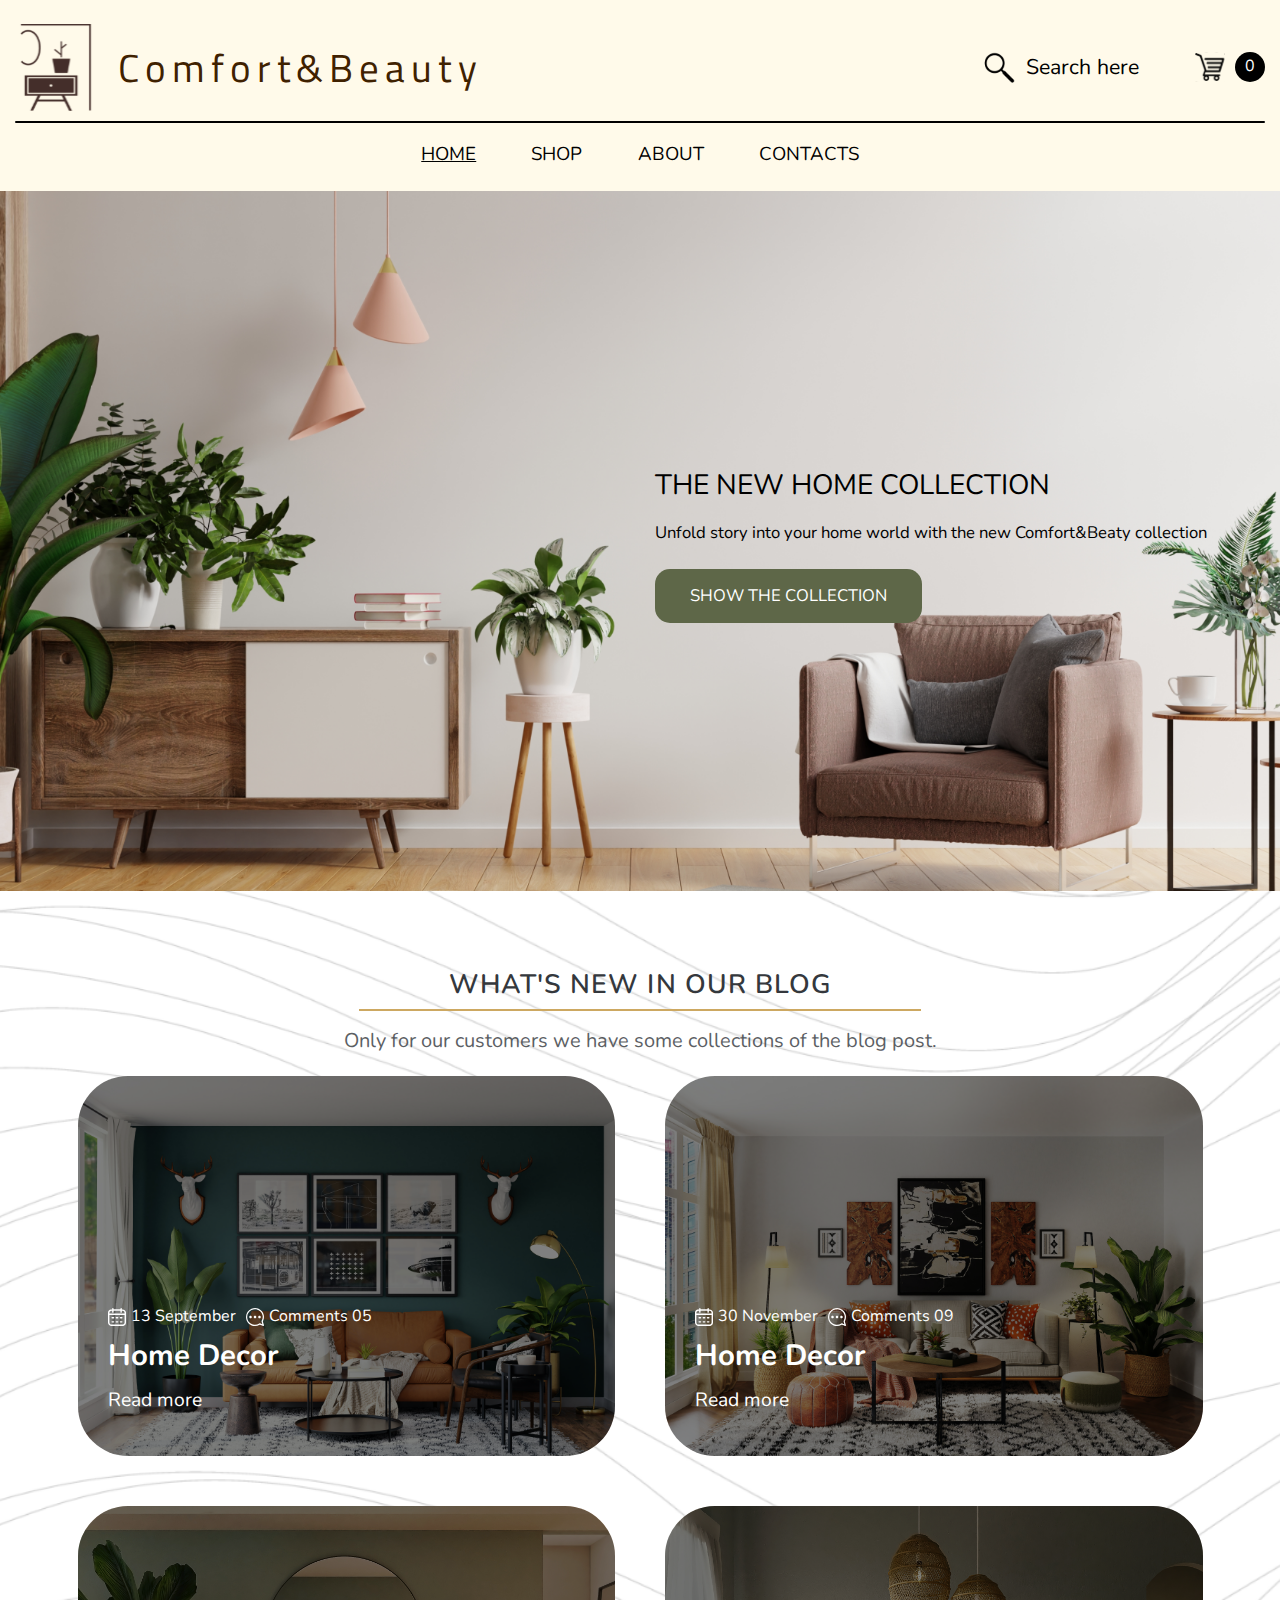
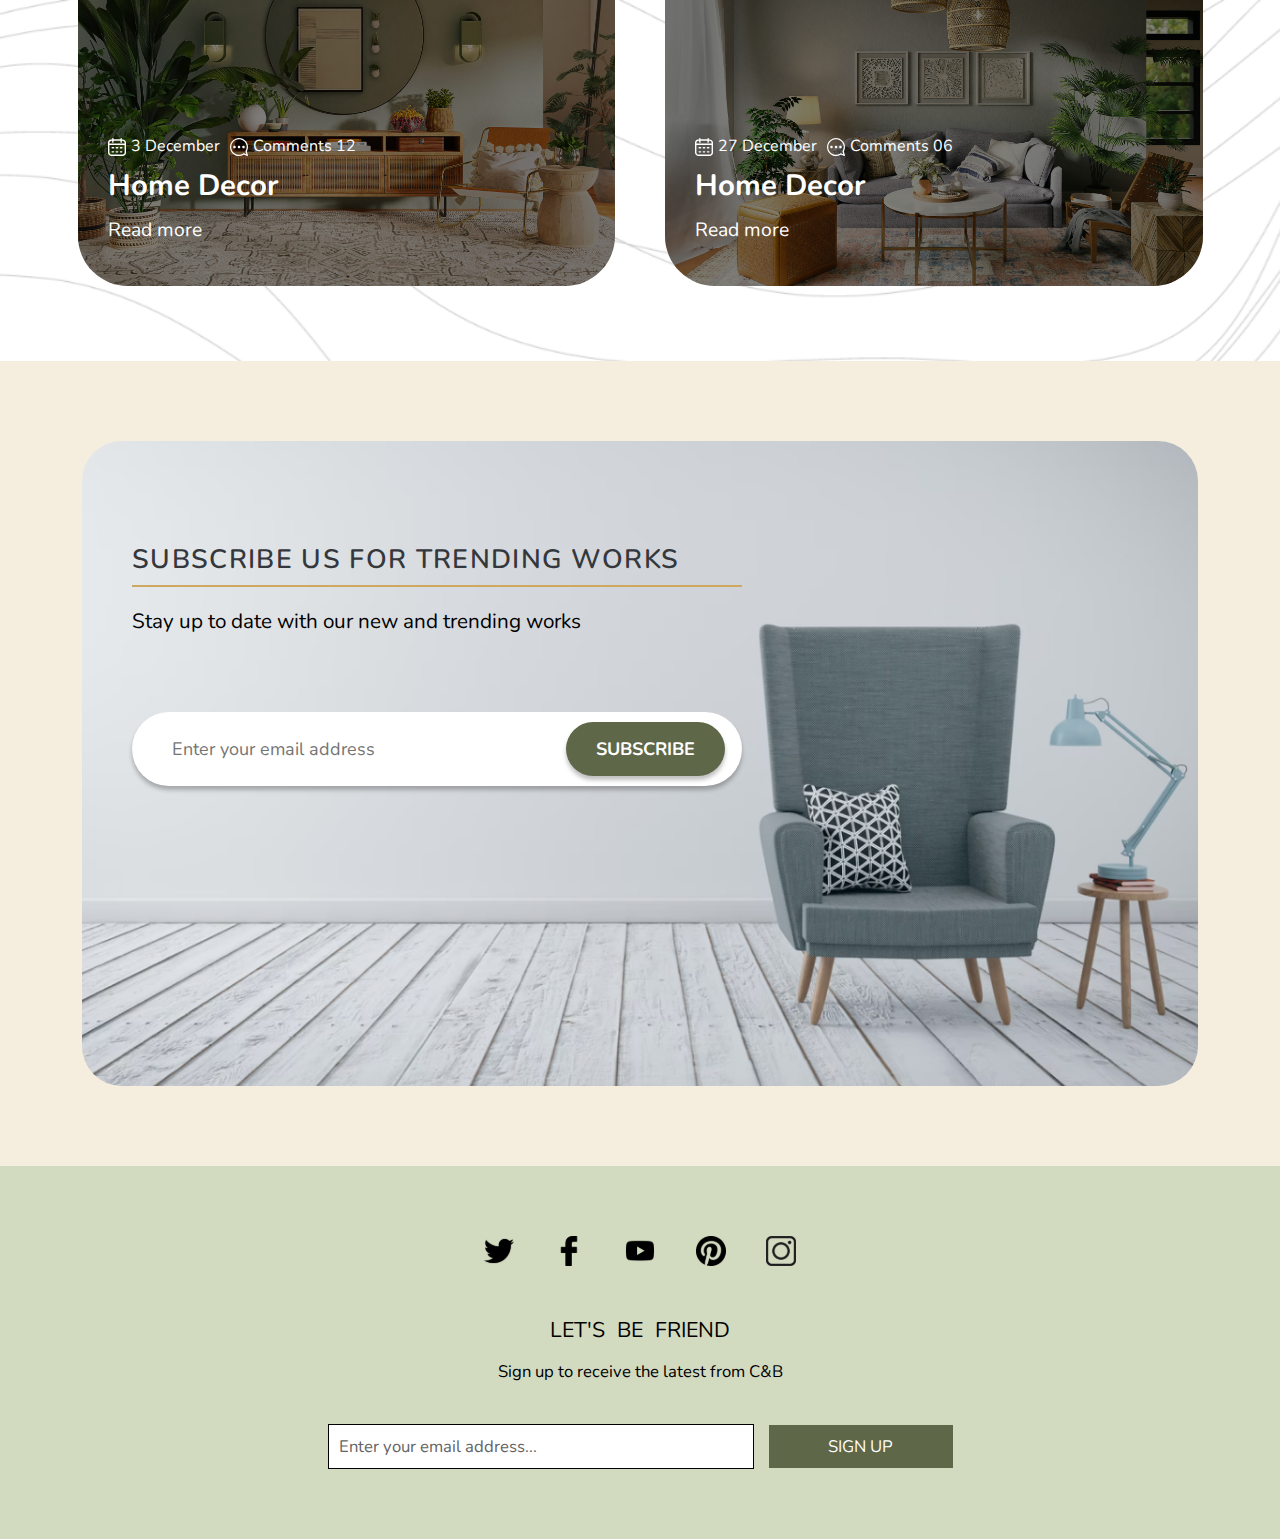
==== commit d27374ba: "Update index.html" ====
--- a/index.html
+++ b/index.html
@@ -48,7 +48,7 @@
             <li class="menu_item active"><a href="index.html">HOME</a></li>
             <li class="menu_item"><a href="html/catalog.html">SHOP</a></li>
             <li class="menu_item"><a href="html/about.html">ABOUT</a></li>
-            <li class="menu_item"><a href="html/contacts.html">CONTACT</a></li>
+            <li class="menu_item"><a href="html/contacts.html">CONTACTS</a></li>
           </ul>
         </nav>
       </div>
--- a/css/style.css
+++ b/css/style.css
@@ -3,8 +3,6 @@
   margin: 0;
   border: 0;
 }
-
-/*меняем подсчет ширины блока так, чтобы она была удобна для верстки*/
 *,
 *:before,
 *:after {
@@ -12,8 +10,6 @@
   -webkit-box-sizing: border-box;
   box-sizing: border-box;
 }
-
-/*убираем линии обводки у некоторых браузеров*/
 :focus,
 :active {
   outline: none;
@@ -22,15 +18,12 @@
 a:active {
   outline: none;
 }
-
 nav,
 footer,
 header,
 aside {
   display: block;
 }
-
-/*уравниваем поведение шрифтов и элементов у разных браузеров, в т.ч. запрещают увеличение шрифта самовольно на iphone*/
 html,
 body {
   height: 100%;
@@ -42,15 +35,11 @@
   -moz-text-size-adjust: 100%;
   -webkit-text-size-adjust: 100%;
 }
-
-/*наследуем семейство шрифта, т.к. по умолчанию это не предусмотрено*/
 input,
 button,
 textarea {
   font-family: inherit;
 }
-
-/*убираем некоторые особенности в разных браузерах*/
 input::-ms-clear {
   display: none;
 }
@@ -74,8 +63,6 @@
 img {
   vertical-align: top;
 }
-
-/*обнуляем заголовки*/
 h1,
 h2,
 h3,
@@ -86,8 +73,6 @@
   font-weight: 400;
 }
 
-/*-----------------------------------------------------------*/
-
 html {
   scroll-behavior: smooth;
 }
@@ -102,37 +87,35 @@
   display: flex;
   flex-direction: column;
 }
-
-/*---------------------------HEADER------------------------*/
+/*--------------------------------------------------------------------HEADER-------------------------------------------------------------------*/
 .header {
   max-width: 100%;
-  height: auto;
-  background: rgba(205, 168, 97, 0.2);
+  background: #fffaea;
 }
 .header__container,
-.footer__container,
 .title__container,
 .main__container {
+  width: 100%;
+  padding: 24px 15px;
   margin: 0 auto;
-  padding: 0 6.56rem;
 }
 .header_up {
   display: flex;
   justify-content: space-between;
   align-items: center;
-  padding-top: 24px;
-  margin-bottom: 15px;
 }
 .logo {
   display: flex;
-  justify-content: space-between;
-  align-items: center;
-  width: 560px;
-  height: 80px;
+  align-items: center;
+  gap: 3%;
+  flex: 1 1 50%;
+}
+.logo img {
+  width: 12%;
 }
 .site_name {
-  font-size: 48px;
-  line-height: 73px;
+  font-size: calc(16px + 35 * (100vw / 1920));
+  line-height: calc(40px + 35 * (100vw / 1920));
   letter-spacing: 0.15em;
   color: #3f2100;
   font-family: "Titillium Web", sans-serif;
@@ -140,19 +123,20 @@
 .search__container {
   display: flex;
   align-items: center;
-  width: 295px;
-  height: 40px;
-}
-.search {
-  width: 200px;
-  height: 40px;
-  margin-right: 30px;
-  display: flex;
+  justify-content: end;
+  flex: 1 1 40%;
+  gap: 10%;
+}
+.search,
+.cart__container {
+  display: flex;
+  align-items: center;
+  justify-content: end;
+  gap: 10px;
 }
 .search__title {
-  font-size: 23px;
-  line-height: 31px;
-  margin-left: 7px;
+  font-size: calc(18px + 5 * (100vw / 1920));
+  line-height: calc(30px + 5 * (100vw / 1920));
   align-items: center;
 }
 .cart,
@@ -162,30 +146,31 @@
 }
 .number_of_things {
   background-color: #000000;
-  margin-left: 11px;
   border-radius: 15px;
   color: #fff;
-  font-size: 18px;
-  line-height: 25px;
+  font-size: calc(12px + 6 * (100vw / 1920));
+  line-height: calc(18px + 6 * (100vw / 1920));
   text-align: center;
   padding-top: 3px;
 }
 .line {
+  width: 100%;
   height: 2px;
   background-color: #000;
-  margin-bottom: 20px;
+  margin: 10px 0 20px;
   border-radius: 1px;
 }
 .menu {
-  display: flex;
-  width: 320px;
+  width: 35%;
+  display: flex;
   justify-content: space-between;
+  align-items: center;
+  gap: 15px;
   margin: 0 auto;
-  margin-bottom: 20px;
 }
 .menu_item a {
-  font-size: 18px;
-  line-height: 25px;
+  font-size: calc(16px + 4 * (100vw / 1920));
+  line-height: calc(21px + 4 * (100vw / 1920));
   color: #000;
 }
 .menu_item a:hover {
@@ -194,43 +179,176 @@
 .menu_item.active a {
   text-decoration: underline;
 }
-.menu__icon {
+.burger {
   display: none;
 }
 body._lock {
   overflow: hidden;
 }
-
-/*-----------------------------MAIN-----------------------*/
+@media (min-width: 1480px) {
+  .header__container,
+  .footer__container,
+  .title__container,
+  .main__container {
+    width: 1440px;
+  }
+}
+@media (max-width: 768px) {
+    .header__container {
+      position: fixed;
+      z-index: 2;
+      padding: 15px;
+    }
+    .header__container .line {
+      height: 1px;
+      margin: 10px 0 0;
+    }
+    .header_up,
+    .line {
+      position: relative;
+      z-index: 5; 
+    }
+    .logo {
+      flex: 1 1 50%;
+      justify-content: center;
+    }
+    .img_logo {
+      display: none;
+    }
+    .search__container {
+      flex: 0 1 25%;
+    }
+    .cart,
+    .number_of_things,
+    .loupe {
+      width: 20px;
+      height: 20px;
+    }
+    .number_of_things {
+      padding-top: 0px;
+    }
+    .search__title {
+      display: none;
+    }
+    /*--------------------------BURGER--------------------------*/
+    .menu {
+      display: block;
+      text-align: center;
+    }
+    .burger {
+      display: block;
+      flex: 0 1 25%;
+    }
+    .menu__icon {
+      z-index: 5;
+      position: relative;
+      width: 30px;
+      height: 18px;
+      cursor: pointer;
+    }
+    .menu__icon::before,
+    .menu__icon::after,
+    .menu__icon span {
+      left: 0;
+      position: absolute;
+      height: 2px;
+      width: 100%;
+      transition: all 0.3s ease 0s;
+      background-color: #3f2100;
+    }
+    .menu__icon::before,
+    .menu__icon::after {
+      content: "";
+    }
+    .menu__icon::before {
+      top: 0;
+    }
+    .menu__icon::after {
+      bottom: 0;
+    }
+    .menu__icon span {
+      top: 50%;
+      transform: scale(1) translate(0px, -50%);
+    }
+    .menu__icon._active span{
+      transform: scale(0) translate(0px, -50%);
+    }
+    .menu__icon._active::before {
+      top: 50%;
+      transform: rotate(-45deg) translate(0px, -50%);
+    }
+    .menu__icon._active::after {
+      bottom: 50%;
+      transform: rotate(45deg) translate(0px, 50%);
+    }
+    .menu__body {
+      position: fixed;
+      z-index: 2;
+      top: 0;
+      left: -100%;
+      width: 100%;
+      height: 100%;
+      background-color: #fffaea;
+      padding-top: 150px;
+      transition: left 0.3s ease 0s;
+      overflow: auto;
+    }
+    .menu__body::before {
+      content: "";
+      position: fixed;
+      width: 100%;
+      top: 0;
+      left: 0;
+      height: 100px;
+      background: #fffaea;
+      z-index: 10;
+    }
+    .menu__body._active {
+      left: 0;
+    }
+    .menu > li {
+      margin: 0px 0px 25px 0px;
+    }
+    .menu > li:last-child {
+      margin-bottom: 0;
+    }
+}
+@media (max-width: 500px) {
+  .burger {
+    flex: 0 1 10%;
+  }
+  .logo {
+    flex: 1 1 90%;
+  }
+  .search__container {
+    display: none;
+  }
+}
+/*----------------------------------------------------------------------------MAIN-------------------------------------------------------------------------------------*/
 .main {
   flex: 1 1 auto;
 }
-
-/*-----------------------------WELCOME------------------------*/
+/*---------------------------------------------------------------------------WELCOME----------------------------------------------------------------------------------*/
 .welcome {
-  background: url('../img/home/png/Body.png') 50% / cover no-repeat;
-  padding-top: 15.625rem;
-  padding-bottom: 28rem;
-}
-.welcome img{
-  position: relative;
-  float: left;
-  width: 100%;
+  background: url('../img/home/png/Body.png');
+  background-size: cover;
+  background-position: center;
+  padding: 250px 0 450px;
 }
 .title__container{
+  width: 50%;
   float: right;
-  margin-right: 4.375rem;
 }
 .title {
-  font-size: calc(20px + 15 * (100vw / 1920));
-  line-height: calc(33px + 15 * (100vw / 1920));
+  font-size: calc(20px + 12 * (100vw / 1920));
+  line-height: calc(33px + 12 * (100vw / 1920));
   text-transform: uppercase;
 }
 .title_text {
-  font-size: 18px;
-  line-height: 25px;
+  font-size: calc(14px + 4 * (100vw / 1920));
+  line-height: calc(21px + 4 * (100vw / 1920));
   margin-top: 15px;
-  margin-bottom: 44px;
+  margin-bottom: 25px;
 }
 .title_button {
   padding: 15px 35px;
@@ -239,14 +357,38 @@
 }
 .title_button a {
   text-transform: uppercase;
-  font-size: 18px;
-  line-height: 25px;
+  font-size: calc(14px + 4 * (100vw / 1920));
+  line-height: calc(21px + 4 * (100vw / 1920));
   color: #fff;
 }
-/*------------------------------BLOG--------------------------------*/
+@media (max-width: 768px) {
+  .welcome {
+    padding: 250px 0 250px;
+    background-position: 65%;
+  }
+  .title__container{
+    width: 100%;
+    margin: 0 auto;
+    float: none;
+    text-align: center;
+  }
+  .title {
+    font-weight: 500;
+  }
+  .title_button {
+    padding: 15px 25px;
+  }
+}
+@media (max-width: 500px) {
+  .welcome {
+    padding: 200px 0 200px;
+  }
+}
+/*-----------------------------------------------------------------------BLOG---------------------------------------------------------------------*/
 .blog {
   position: relative;
   background: url("../img/about/png/pattern.png") 50% / cover no-repeat;
+  padding: 75px 15px;
 }
 .subtitle__block {
   text-align: center;
@@ -256,111 +398,183 @@
   line-height: calc(31px + 10 * (100vw / 1920));
   font-weight: 600;
   letter-spacing: 0.04em;
-  margin-bottom: 0.375rem;
-  padding-top: 80px;
   text-transform: uppercase;
   color: #34383d;
 }
 .line__subtitle {
-  width: calc(300px + 130 * (100vw / 1920));
-  height: 0.125rem;
+  width: 45%;
+  height: 2px;
   background-color: #cda861;
-  margin: 0 auto 1.25rem;
+  margin: 6px auto 20px;
 }
 .subtitle__block p {
   font-size: calc(16px + 6 * (100vw / 1920));
-  margin-bottom: 26px;
+  margin-bottom: 25px;
   color: #34383d;
   opacity: 0.8;
 }
 .gallery__blog {
-  width: 1284px;
+  width: 90%;
   margin: 0 auto;
   display: grid;
   grid-template-columns: 1fr 1fr;
-  gap: 114px;
-  padding-bottom: 67px;
+  gap: 80px;
+}
+.item__blog1 {
+  background: url('../img/home/png/blog1.jpg');
+}
+.item__blog2 {
+background: url('../img/home/png/blog2.jpg');
+}
+.item__blog3 {
+  background: url('../img/home/png/blog3.jpg');
+}
+.item__blog4 {
+  background: url('../img/home/png/blog4.jpg');
 }
 .item__blog {
+  background-size: cover;
+  background-position: center;
   position: relative;
-  width: 585px;
-  height: 388px;
-}
-.item__blog .img__blog {
+  width: 100%;
+  height: 450px;
+  border-radius: 50px;
+}
+.item__blog:before {
+	content: '';
+	width: 100%;
+	height: 100%;
   position: absolute;
+	background-color:rgba(0, 0, 0, .5);
+  border-radius: 50px;
+}
+.calendar-comment {
+  display: flex;
+  justify-content: start;
+  gap: 10px;
+  margin: 270px 50px 8px;
 }
 .calendar,
 .comment {
-  position: absolute;
-  top: 270px;
   display: flex;
   justify-content: space-between;
   align-items: center;
-  z-index: 5;
-  width: 113px;
-  height: 20px;
-}
-.calendar {
-  left: 50px;
+  gap: 5px;
 }
 .calendar p,
 .comment p {
   font-weight: 400;
-  font-size: calc(12px + 2 * (100vw / 1920));
-  line-height: calc(17px + 2 * (100vw / 1920));
+  font-size: calc(12px + 6 * (100vw / 1920));
+  line-height: calc(17px + 6 * (100vw / 1920));
   color: #fff;
 }
-.comment {
-  left: 176px;
-}
 .decore {
-  position: absolute;
-  z-index: 5;
-  top: 298px;
-  left: 50px;
   font-weight: 700;
   font-size: calc(24px + 8 * (100vw / 1920));
   line-height: calc(36px + 8 * (100vw / 1920));
   color: #fff;
+  margin-bottom: 10px;
+  margin-left: 50px;
 }
 .link {
-  position: absolute;
-  z-index: 5;
-  top: 345px;
-  left: 50px;
   font-weight: 400;
-  font-size: calc(14px + 4 * (100vw / 1920));
-  line-height: calc(21px + 4 * (100vw / 1920));
+  font-size: calc(14px + 8 * (100vw / 1920));
+  line-height: calc(21px + 8 * (100vw / 1920));
   color: #fff;
-}
-.swiper__pagination {
-  display: none;
-}
-.rectangle__gallery {
-  position: absolute;
-  bottom: 0;
-  left: 120px;
-  width: 1036px;
-  height: 604px;
-  background: rgba(205, 168, 97, 0.2);
-  border-radius: 0px 100px 100px 0px;
-}
+  margin-left: 50px;
+}
+.calendar-comment,
+.decore,
+.link {
+  position: relative;
+  z-index: 2;
+}
+@media (max-width: 1440px) {
+  .gallery__blog {
+    gap: 50px;
+  }
+  .item__blog {
+    height: 380px;
+  }
+  .calendar-comment {
+    margin: 230px 30px 8px;
+  }
+  .decore,
+  .link {
+    margin-left: 30px;
+  }
+}
+@media (max-width: 1024px) {
+  .gallery__blog {
+    width: 100%;
+    gap: 40px;
+  }
+  .item__blog {
+    height: 300px;
+  }
+  .calendar-comment {
+    margin: 170px 30px 8px;
+  }
+}
+@media (max-width: 768px) {
+  .gallery__blog {
+    gap: 30px;
+  }
+  .item__blog {
+    height: 250px;
+  }
+  .calendar-comment {
+    margin: 120px 15px 8px;
+  }
+  .decore,
+  .link {
+    margin-left: 15px;
+  }
+}
+@media (max-width: 600px) {
+  .gallery__blog {
+    grid-template-columns: 1fr;
+    gap: 50px;
+  }
+  .item__blog {
+    height: 350px;
+  }
+  .calendar-comment {
+    margin: 200px 30px 8px;
+  }
+  .decore,
+  .link {
+    margin-left: 30px;
+  }
+}
+@media (max-width: 480px) {
+  .gallery__blog {
+    gap: 25px;
+  }
+  .item__blog {
+    height: 300px;
+  }
+  .calendar-comment {
+    margin: 180px 30px 8px;
+  }
+}
+/*----------------------------------------------------------------------------------------------------------------------------------------------*/
 .subscribe {
   position: relative;
-  margin-top: 80px;
-  padding: 80px 240px;
+  padding: 80px 20px;
   background-color: rgba(205, 168, 97, 0.2);
 }
-.subscribe img {
-  width: 100%;
+.sub__block {
+  background: url('../img/home/png/subscribe__img.png');
+  background-size: cover;
+  background-position: center;
+  width: 80%;
+  margin: 0 auto;
   border-radius: 20px;
-}
-.sub__block {
-  position: absolute;
-  margin-top: 100px;
-  margin-left: 110px;
+  padding: 100px 100px 300px;
 }
 .subtitle__subscribe {
+  width: 50%;
   font-size: calc(20px + 10 * (100vw / 1920));
   line-height: calc(31px + 10 * (100vw / 1920));
   font-weight: 600;
@@ -369,7 +583,7 @@
   color: #34383d;
 }
 .sub__line {
-  width: 610px;
+  width: 50%;
   height: 2px;
   background-color: #cda861;
   margin: 6px 0 20px;
@@ -378,30 +592,29 @@
   font-weight: 400;
   font-size: calc(18px + 4 * (100vw / 1920));
   line-height: calc(26px + 4 * (100vw / 1920));
-  margin-left: 55px;
   margin-bottom: 76px;
 }
 .enter {
-  display: flex;
+  display: inline;
   justify-content: space-between;
-  width: 610px;
-  height: 79px;
+  align-items: center;
+  width: 50%;
+  padding: 25px 10px 25px 40px;
   background-color: #fff;
   box-shadow: 0px 4px 4px rgba(0, 0, 0, 0.25);
   border-radius: 150px;
-}
-.enter > p {
-  padding: 25px 0 25px 40px;
   font-weight: 400;
-  font-size: calc(18px + 4 * (100vw / 1920));
-  line-height: calc(26px + 4 * (100vw / 1920));
+  font-size: calc(14px + 6 * (100vw / 1920));
+  line-height: calc(20px + 6 * (100vw / 1920));
 }
 .sub__btn {
-  padding: 15px 43px;
+  position: relative;
+  right: 200px;
+  padding: 15px 30px;
   margin: 10px;
   font-weight: 700;
-  font-size: calc(16px + 6 * (100vw / 1920));
-  line-height: calc(24px + 6 * (100vw / 1920));
+  font-size: calc(14px + 6 * (100vw / 1920));
+  line-height: calc(20px + 6 * (100vw / 1920));
   color: #fff;
   text-transform: uppercase;
   background-color: #5e6748;
@@ -409,22 +622,77 @@
   border-radius: 150px;
   cursor: pointer;
 }
-.slider__gallery {
-  display: none;
-}
-/*------------------------------------FOOTER---------------------------------------*/
+@media (max-width: 1440px) {
+  .sub__block {
+    width: 90%;
+    padding: 100px 50px 300px;
+    border-radius: 40px;
+  }
+  .subtitle__subscribe,
+  .sub__line,
+  .enter {
+    width: 60%;
+  }
+  .sub__btn {
+    right: 190px;
+  }
+}
+@media (max-width: 1024px) {
+  .sub__block {
+    width: 100%;
+    padding: 100px 40px 250px;
+    background-position: 65%;
+  }
+  .subtitle__subscribe,
+  .sub__line,
+  .enter {
+    width: 90%;
+  }
+  .enter {
+    flex-direction: column;
+  }
+  .sub__btn {
+    right: 0px;
+  }
+}
+@media (max-width: 768px) {
+  .sub__block {
+    padding: 70px 30px 220px;
+  }
+  .subtitle__subscribe,
+  .sub__line,
+  .enter {
+    width: 100%;
+  }
+}
+@media (max-width: 600px) {
+  .sub__block {
+    padding: 90px 20px 200px;
+  }
+  .enter {
+    padding: 10px 10px 10px 20px;
+  }
+  .sub__btn {
+    padding: 10px 30px;
+    margin: 10px 0px 0px;
+    border-radius: 150px;
+  }
+}
+/*-----------------------------------------------------------------------------------FOOTER---------------------------------------------------------------------------*/
 .footer {
   width: 100%;
   background-color: #d2dac0;
 }
+.footer__container {
+  margin: 0 auto;
+  padding: 70px 15px;
+}
 .icons {
   display: flex;
   align-items: center;
   justify-content: space-between;
-  width: 245px;
-  height: 35px;
-  margin: 0 auto;
-  padding: 70px 0px 52px 0px;
+  width: 20%;
+  margin: 0 auto 50px;
 }
 .icons a:hover {
   cursor: pointer;
@@ -435,60 +703,89 @@
   height: 30px;
 }
 .text__footer {
-  width: 325px;
+  width: 40%;
   margin: 0 auto;
-  margin-bottom: 39px;
+  margin-bottom: 40px;
+  text-align: center;
 }
 .text__footer .pre {
-  font-size: 23px;
-  line-height: 31px;
-  text-align: center;
+  font-size: calc(18px + 5 * (100vw / 1920));
+  line-height: calc(26px + 5 * (100vw / 1920));
   font-family: "Nunito", sans-serif;
-  margin-bottom: 25px;
+  margin-bottom: 15px;
 }
 .sign_up_title {
-  font-size: 18px;
-  line-height: 25px;
-  text-align: center;
+  font-size: calc(14px + 4 * (100vw / 1920));
+  line-height: calc(21px + 4 * (100vw / 1920));
 }
 .sign_up {
   display: flex;
   justify-content: space-between;
   align-items: center;
-  width: 635px;
-  height: 50px;
-  margin: 0 auto 4.625rem;
+  width: 50%;
+  gap: 15px;
+  margin: 0 auto;
 }
 .enter_email {
-  width: 500px;
-  height: 50px;
+  width: 80%;
   border: 1px solid #000;
-  padding-left: 10px;
+  padding: 10px;
   color: #000000;
-  font-size: 18px;
-  line-height: 25px;
+  font-size: calc(14px + 4 * (100vw / 1920));
+  line-height: calc(21px + 4 * (100vw / 1920));
   font-weight: 400;
 }
 .enter_email::-webkit-input-placeholder {
   color: #646464;
-  font-size: 18px;
-  line-height: 25px;
+  font-size: calc(14px + 4 * (100vw / 1920));
+  line-height: calc(21px + 4 * (100vw / 1920));
   font-weight: 400;
 }
 .sign_up_button {
-  width: 120px;
-  height: 50px;
+  width: 20%;
+  padding: 10px 25px;
   background-color: #5e6748;
   color: #fff;
-  font-size: 18px;
-  line-height: 25px;
+  font-size: calc(14px + 4 * (100vw / 1920));
+  line-height: calc(21px + 4 * (100vw / 1920));
   text-transform: uppercase;
 }
-
-@media (max-width: 1770px) {
-  .header__container,
-  .main__container,
+@media (max-width: 1440px) {
+  .icons {
+    width: 25%;
+  }
+  .enter_email {
+    width: 70%;
+  }
+  .sign_up_button {
+    width: 30%;
+  }
+}
+@media (max-width: 1024px) {
+  .icons {
+    width: 35%;
+  }
+}
+@media (max-width: 768px) {
+  .icons {
+    width: 45%;
+    margin-bottom: 25px;
+  }
+  .sign_up {
+    display: none;
+  }
+  .sign_up_title {
+    display: none;
+  }
+  .text__footer .pre {
+    margin-bottom: 0px;
+  }
   .footer__container {
-    padding: 0 calc(20px + (105 - 20) * ((100vw - 320px) / (1770 - 320)));
-  }
-}+    padding-bottom: 30px;
+  }
+}
+@media (max-width: 480px)  {
+  .icons {
+    width: 90%;
+}
+}
